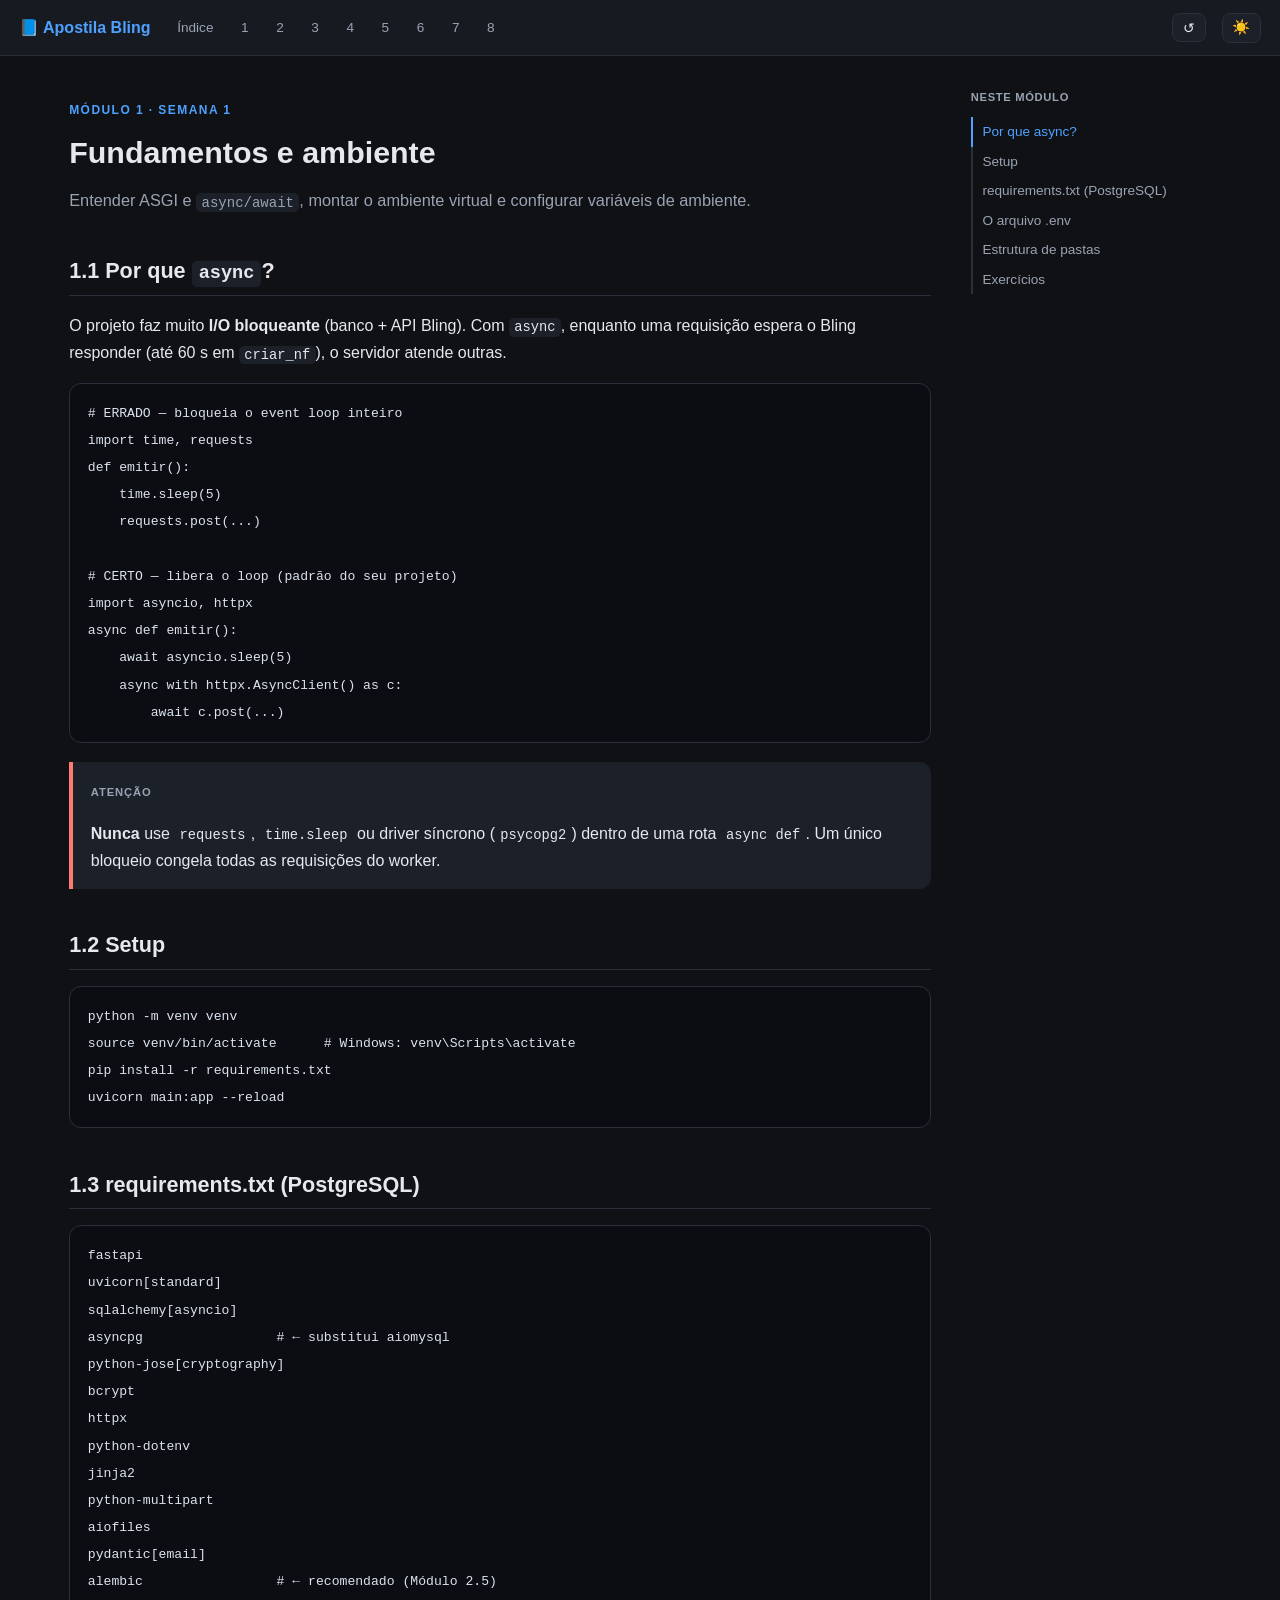
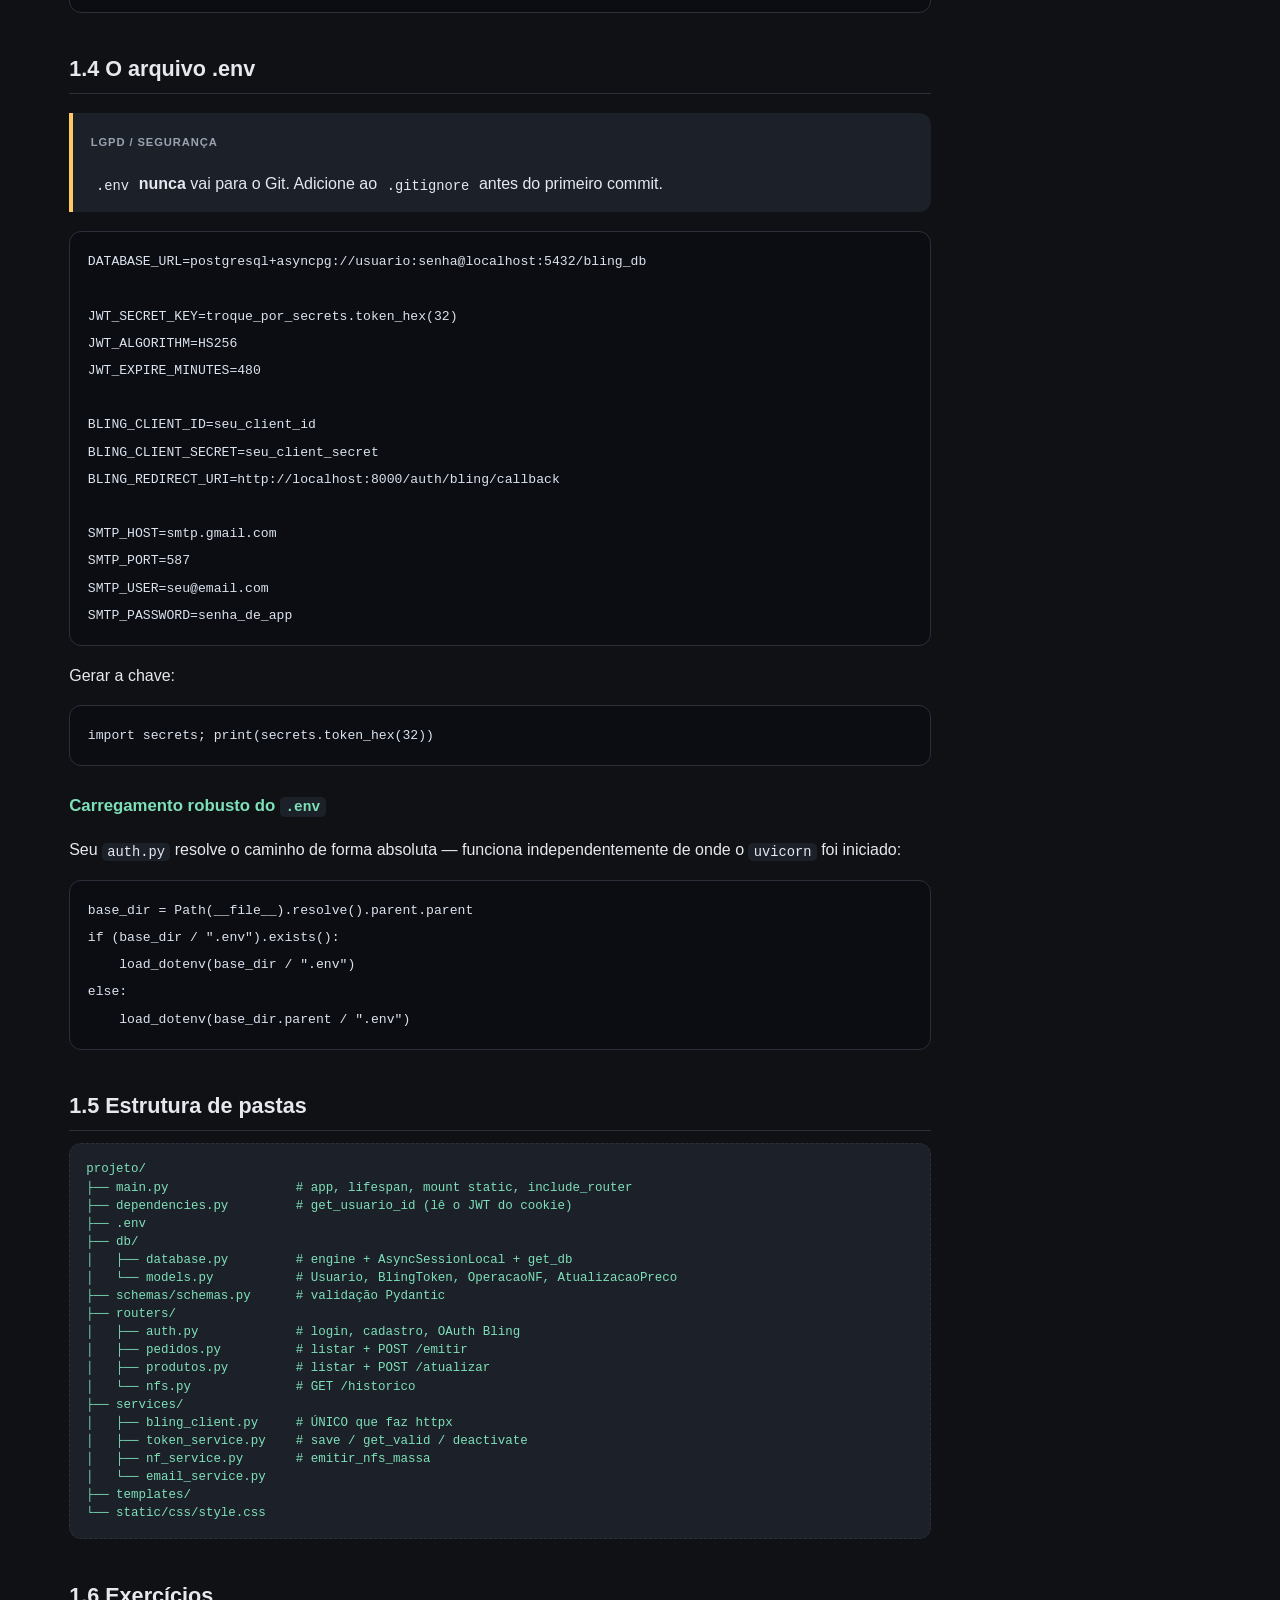
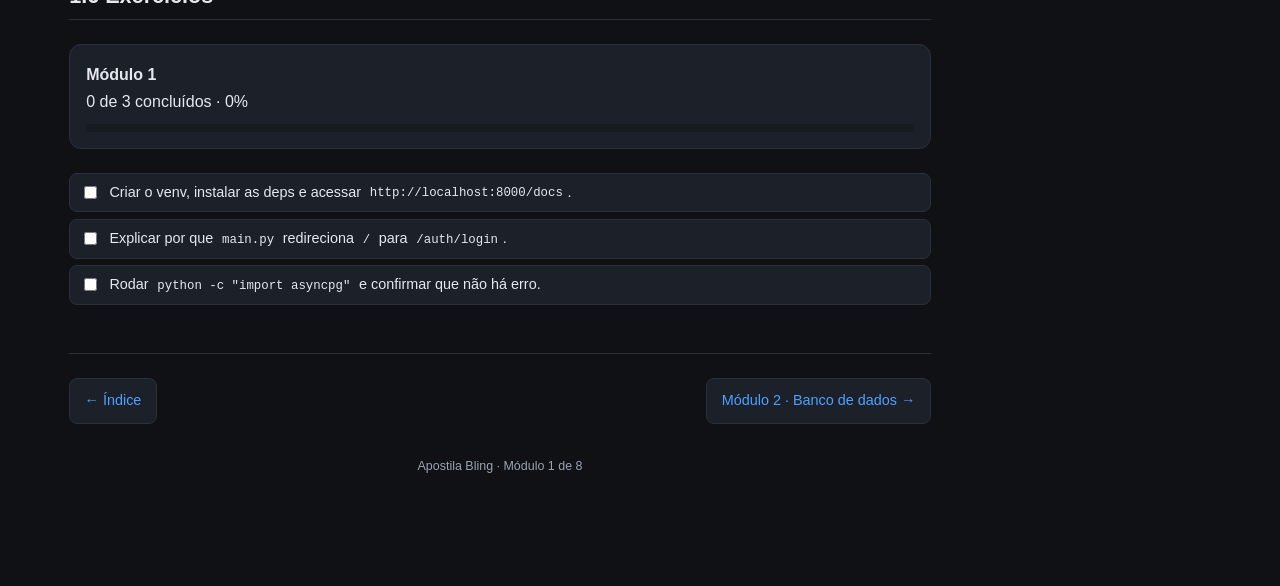
==== MODULO1.html @ 8aeb2dea "Apostila do projeto" ====
<!DOCTYPE html>
<html lang="pt-BR" data-theme="dark">
<head>
<meta charset="UTF-8">
<meta name="viewport" content="width=device-width,initial-scale=1">
<title>Módulo 1 · Fundamentos e ambiente</title>
<link rel="stylesheet" href="file.css">
</head>
<body>
<div id="progress"></div>
<header class="topbar">
  <a class="brand" href="index.html">📘 Apostila Bling</a>
  <nav><a href="index.html">Índice</a>
    <a href="modulo1.html">1</a><a href="modulo2.html">2</a><a href="modulo3.html">3</a>
    <a href="modulo4.html">4</a><a href="modulo5.html">5</a><a href="modulo6.html">6</a>
    <a href="modulo7.html">7</a><a href="modulo8.html">8</a></nav>
  <button class="icon-btn" id="reset-btn" title="Zerar progresso">↺</button>
  <button class="icon-btn" id="theme-btn">☀️</button>
</header>

<div class="wrap">
<main>
  <p class="eyebrow">Módulo 1 · Semana 1</p>
  <h1>Fundamentos e ambiente</h1>
  <p class="lead">Entender ASGI e <code>async/await</code>, montar o ambiente virtual e configurar variáveis de ambiente.</p>

  <h2 id="async">1.1 Por que <code>async</code>?</h2>
  <p>O projeto faz muito <strong>I/O bloqueante</strong> (banco + API Bling). Com <code>async</code>, enquanto
  uma requisição espera o Bling responder (até 60 s em <code>criar_nf</code>), o servidor atende outras.</p>
<pre><code># ERRADO — bloqueia o event loop inteiro
import time, requests
def emitir():
    time.sleep(5)
    requests.post(...)

# CERTO — libera o loop (padrão do seu projeto)
import asyncio, httpx
async def emitir():
    await asyncio.sleep(5)
    async with httpx.AsyncClient() as c:
        await c.post(...)</code></pre>
  <div class="box err"><span class="tag">Atenção</span>
    <p><strong>Nunca</strong> use <code>requests</code>, <code>time.sleep</code> ou driver síncrono
    (<code>psycopg2</code>) dentro de uma rota <code>async def</code>. Um único bloqueio congela
    todas as requisições do worker.</p></div>

  <h2 id="setup">1.2 Setup</h2>
<pre><code>python -m venv venv
source venv/bin/activate      # Windows: venv\Scripts\activate
pip install -r requirements.txt
uvicorn main:app --reload</code></pre>

  <h2 id="deps">1.3 requirements.txt (PostgreSQL)</h2>
<pre><code>fastapi
uvicorn[standard]
sqlalchemy[asyncio]
asyncpg                 # ← substitui aiomysql
python-jose[cryptography]
bcrypt
httpx
python-dotenv
jinja2
python-multipart
aiofiles
pydantic[email]
alembic                 # ← recomendado (Módulo 2.5)</code></pre>

  <h2 id="env">1.4 O arquivo .env</h2>
  <div class="box warn"><span class="tag">LGPD / Segurança</span>
    <p><code>.env</code> <strong>nunca</strong> vai para o Git. Adicione ao <code>.gitignore</code> antes do primeiro commit.</p></div>
<pre><code>DATABASE_URL=postgresql+asyncpg://usuario:senha@localhost:5432/bling_db

JWT_SECRET_KEY=troque_por_secrets.token_hex(32)
JWT_ALGORITHM=HS256
JWT_EXPIRE_MINUTES=480

BLING_CLIENT_ID=seu_client_id
BLING_CLIENT_SECRET=seu_client_secret
BLING_REDIRECT_URI=http://localhost:8000/auth/bling/callback

SMTP_HOST=smtp.gmail.com
SMTP_PORT=587
SMTP_USER=seu@email.com
SMTP_PASSWORD=senha_de_app</code></pre>
  <p>Gerar a chave:</p>
<pre><code>import secrets; print(secrets.token_hex(32))</code></pre>

  <h3>Carregamento robusto do <code>.env</code></h3>
  <p>Seu <code>auth.py</code> resolve o caminho de forma absoluta — funciona independentemente
  de onde o <code>uvicorn</code> foi iniciado:</p>
<pre><code>base_dir = Path(__file__).resolve().parent.parent
if (base_dir / ".env").exists():
    load_dotenv(base_dir / ".env")
else:
    load_dotenv(base_dir.parent / ".env")</code></pre>

  <h2 id="estrutura">1.5 Estrutura de pastas</h2>
  <div class="diagram">projeto/
├── main.py                 # app, lifespan, mount static, include_router
├── dependencies.py         # get_usuario_id (lê o JWT do cookie)
├── .env
├── db/
│   ├── database.py         # engine + AsyncSessionLocal + get_db
│   └── models.py           # Usuario, BlingToken, OperacaoNF, AtualizacaoPreco
├── schemas/schemas.py      # validação Pydantic
├── routers/
│   ├── auth.py             # login, cadastro, OAuth Bling
│   ├── pedidos.py          # listar + POST /emitir
│   ├── produtos.py         # listar + POST /atualizar
│   └── nfs.py              # GET /historico
├── services/
│   ├── bling_client.py     # ÚNICO que faz httpx
│   ├── token_service.py    # save / get_valid / deactivate
│   ├── nf_service.py       # emitir_nfs_massa
│   └── email_service.py
├── templates/
└── static/css/style.css</div>

  <h2 id="ex">1.6 Exercícios</h2>
  <div class="progress-box" id="mod-progress"><strong>Módulo 1</strong>
    <div class="txt"></div><div class="bar"><span></span></div></div>
  <ul class="check">
    <li><input type="checkbox" id="m1e1"><label for="m1e1">Criar o venv, instalar as deps e acessar <code>http://localhost:8000/docs</code>.</label></li>
    <li><input type="checkbox" id="m1e2"><label for="m1e2">Explicar por que <code>main.py</code> redireciona <code>/</code> para <code>/auth/login</code>.</label></li>
    <li><input type="checkbox" id="m1e3"><label for="m1e3">Rodar <code>python -c "import asyncpg"</code> e confirmar que não há erro.</label></li>
  </ul>

  <div class="pager">
    <a rel="prev" href="index.html">← Índice</a><span class="spacer"></span>
    <a rel="next" href="modulo2.html">Módulo 2 · Banco de dados →</a></div>
  <footer>Apostila Bling · Módulo 1 de 8</footer>
</main>
<aside class="toc"><h4>Neste módulo</h4></aside>
</div>
<script src="assets/script.js"></script>
</body>
</html>
---- file.css ----
/* ===== Apostila Bling · tema compartilhado ===== */
:root{
  --bg:#0f1115; --bg-soft:#171a21; --card:#1c2029; --border:#2a2f3a;
  --fg:#e6e8ee; --fg-dim:#9aa3b2; --accent:#4ea1ff; --accent-2:#7ee0b8;
  --warn:#ffc861; --err:#ff7b72; --ok:#7ee0b8;
  --radius:12px; --mono:'JetBrains Mono',ui-monospace,Consolas,monospace;
}
[data-theme="light"]{
  --bg:#f6f7fa; --bg-soft:#fff; --card:#fff; --border:#dfe3ea;
  --fg:#1a1d24; --fg-dim:#5b6472; --accent:#0b62c4;
}
*{box-sizing:border-box}
html{scroll-behavior:smooth}
body{
  margin:0; background:var(--bg); color:var(--fg);
  font:16px/1.7 -apple-system,BlinkMacSystemFont,'Segoe UI',Roboto,sans-serif;
}

/* ---- barra de progresso de leitura ---- */
#progress{position:fixed;top:0;left:0;height:3px;width:0;background:var(--accent);z-index:100;transition:width .1s}

/* ---- topbar ---- */
.topbar{
  position:sticky;top:0;z-index:50;display:flex;align-items:center;gap:1rem;
  padding:.7rem 1.2rem;background:var(--bg-soft);border-bottom:1px solid var(--border);
}
.topbar .brand{font-weight:700;color:var(--accent);text-decoration:none;white-space:nowrap}
.topbar nav{display:flex;gap:.4rem;flex-wrap:wrap;flex:1}
.topbar nav a{
  color:var(--fg-dim);text-decoration:none;font-size:.85rem;
  padding:.25rem .6rem;border-radius:99px;border:1px solid transparent;
}
.topbar nav a:hover{color:var(--fg);border-color:var(--border)}
.topbar nav a.active{color:var(--accent);border-color:var(--accent)}
.icon-btn{
  background:var(--card);border:1px solid var(--border);color:var(--fg);
  border-radius:8px;padding:.35rem .6rem;cursor:pointer;font-size:.9rem;
}
.icon-btn:hover{border-color:var(--accent)}

/* ---- layout ---- */
.wrap{max-width:1180px;margin:0 auto;padding:2rem 1.2rem 5rem;display:grid;grid-template-columns:1fr 240px;gap:2.5rem}
main{min-width:0}
.toc{position:sticky;top:5rem;align-self:start;font-size:.85rem}
.toc h4{margin:0 0 .6rem;color:var(--fg-dim);text-transform:uppercase;letter-spacing:.06em;font-size:.7rem}
.toc a{display:block;color:var(--fg-dim);text-decoration:none;padding:.2rem 0 .2rem .6rem;border-left:2px solid var(--border)}
.toc a:hover,.toc a.active{color:var(--accent);border-color:var(--accent)}
@media(max-width:900px){.wrap{grid-template-columns:1fr}.toc{display:none}}

/* ---- tipografia ---- */
h1{font-size:1.9rem;line-height:1.25;margin:0 0 .3rem}
h2{font-size:1.35rem;margin:2.4rem 0 .8rem;padding-bottom:.3rem;border-bottom:1px solid var(--border)}
h3{font-size:1.05rem;margin:1.6rem 0 .5rem;color:var(--accent-2)}
.eyebrow{color:var(--accent);font-size:.75rem;font-weight:700;letter-spacing:.12em;text-transform:uppercase}
.lead{color:var(--fg-dim);font-size:1.02rem}
code{font-family:var(--mono);font-size:.86em;background:var(--card);padding:.12em .38em;border-radius:5px}
pre{background:#0b0d12;border:1px solid var(--border);border-radius:var(--radius);padding:1rem 1.1rem;overflow-x:auto;position:relative}
[data-theme="light"] pre{background:#1b1f27}
pre code{background:none;padding:0;color:#dbe3ef;font-size:.82rem;line-height:1.6}
.copy-btn{position:absolute;top:.5rem;right:.5rem;background:#232833;color:#9aa3b2;border:1px solid #333a47;
  border-radius:6px;font-size:.7rem;padding:.2rem .5rem;cursor:pointer;opacity:0;transition:.15s}
pre:hover .copy-btn{opacity:1}
.copy-btn:hover{color:#fff;border-color:var(--accent)}

/* ---- tabelas ---- */
table{width:100%;border-collapse:collapse;margin:1rem 0;font-size:.88rem;display:block;overflow-x:auto}
th,td{border:1px solid var(--border);padding:.5rem .7rem;text-align:left;vertical-align:top}
th{background:var(--card);font-weight:600}

/* ---- callouts ---- */
.box{border-left:4px solid var(--accent);background:var(--card);border-radius:0 var(--radius) var(--radius) 0;padding:.9rem 1.1rem;margin:1.2rem 0}
.box.warn{border-color:var(--warn)} .box.err{border-color:var(--err)} .box.tip{border-color:var(--ok)}
.box p:first-child{margin-top:0} .box p:last-child{margin-bottom:0}
.box .tag{font-size:.7rem;font-weight:700;letter-spacing:.08em;text-transform:uppercase;color:var(--fg-dim)}

/* ---- diagrama ASCII ---- */
.diagram{font-family:var(--mono);font-size:.78rem;line-height:1.45;white-space:pre;overflow-x:auto;
  background:var(--card);border:1px dashed var(--border);border-radius:var(--radius);padding:1rem;color:var(--accent-2)}

/* ---- cards do index ---- */
.grid{display:grid;grid-template-columns:repeat(auto-fill,minmax(270px,1fr));gap:1.1rem;margin-top:1.6rem}
.mod-card{background:var(--card);border:1px solid var(--border);border-radius:var(--radius);padding:1.2rem;
  text-decoration:none;color:inherit;display:flex;flex-direction:column;gap:.5rem;transition:.18s}
.mod-card:hover{border-color:var(--accent);transform:translateY(-3px)}
.mod-card .num{font-family:var(--mono);font-size:.72rem;color:var(--accent)}
.mod-card h3{margin:0;font-size:1.02rem;color:var(--fg)}
.mod-card p{margin:0;color:var(--fg-dim);font-size:.85rem}
.mod-card .meta{margin-top:auto;font-size:.72rem;color:var(--fg-dim);display:flex;justify-content:space-between}
.pill{background:var(--bg-soft);border:1px solid var(--border);border-radius:99px;padding:.1rem .5rem}

/* ---- checklist persistente ---- */
.check{list-style:none;padding:0;margin:1rem 0}
.check li{display:flex;gap:.6rem;align-items:flex-start;padding:.4rem .6rem;border:1px solid var(--border);
  border-radius:8px;margin-bottom:.4rem;background:var(--card)}
.check input{margin-top:.35rem;accent-color:var(--accent);cursor:pointer;flex-shrink:0}
.check li.done{opacity:.5} .check li.done label{text-decoration:line-through}
.check label{cursor:pointer;font-size:.9rem}
.progress-box{background:var(--card);border:1px solid var(--border);border-radius:var(--radius);padding:1rem;margin:1.5rem 0}
.bar{height:8px;background:var(--bg-soft);border-radius:99px;overflow:hidden;margin-top:.5rem}
.bar span{display:block;height:100%;background:linear-gradient(90deg,var(--accent),var(--accent-2));width:0;transition:width .3s}

/* ---- paginação ---- */
.pager{display:flex;justify-content:space-between;gap:1rem;margin-top:3rem;padding-top:1.5rem;border-top:1px solid var(--border)}
.pager a{color:var(--accent);text-decoration:none;font-size:.9rem;background:var(--card);
  border:1px solid var(--border);border-radius:8px;padding:.6rem .9rem}
.pager a:hover{border-color:var(--accent)}
.pager .spacer{flex:1}
footer{text-align:center;color:var(--fg-dim);font-size:.78rem;padding:2rem 0}
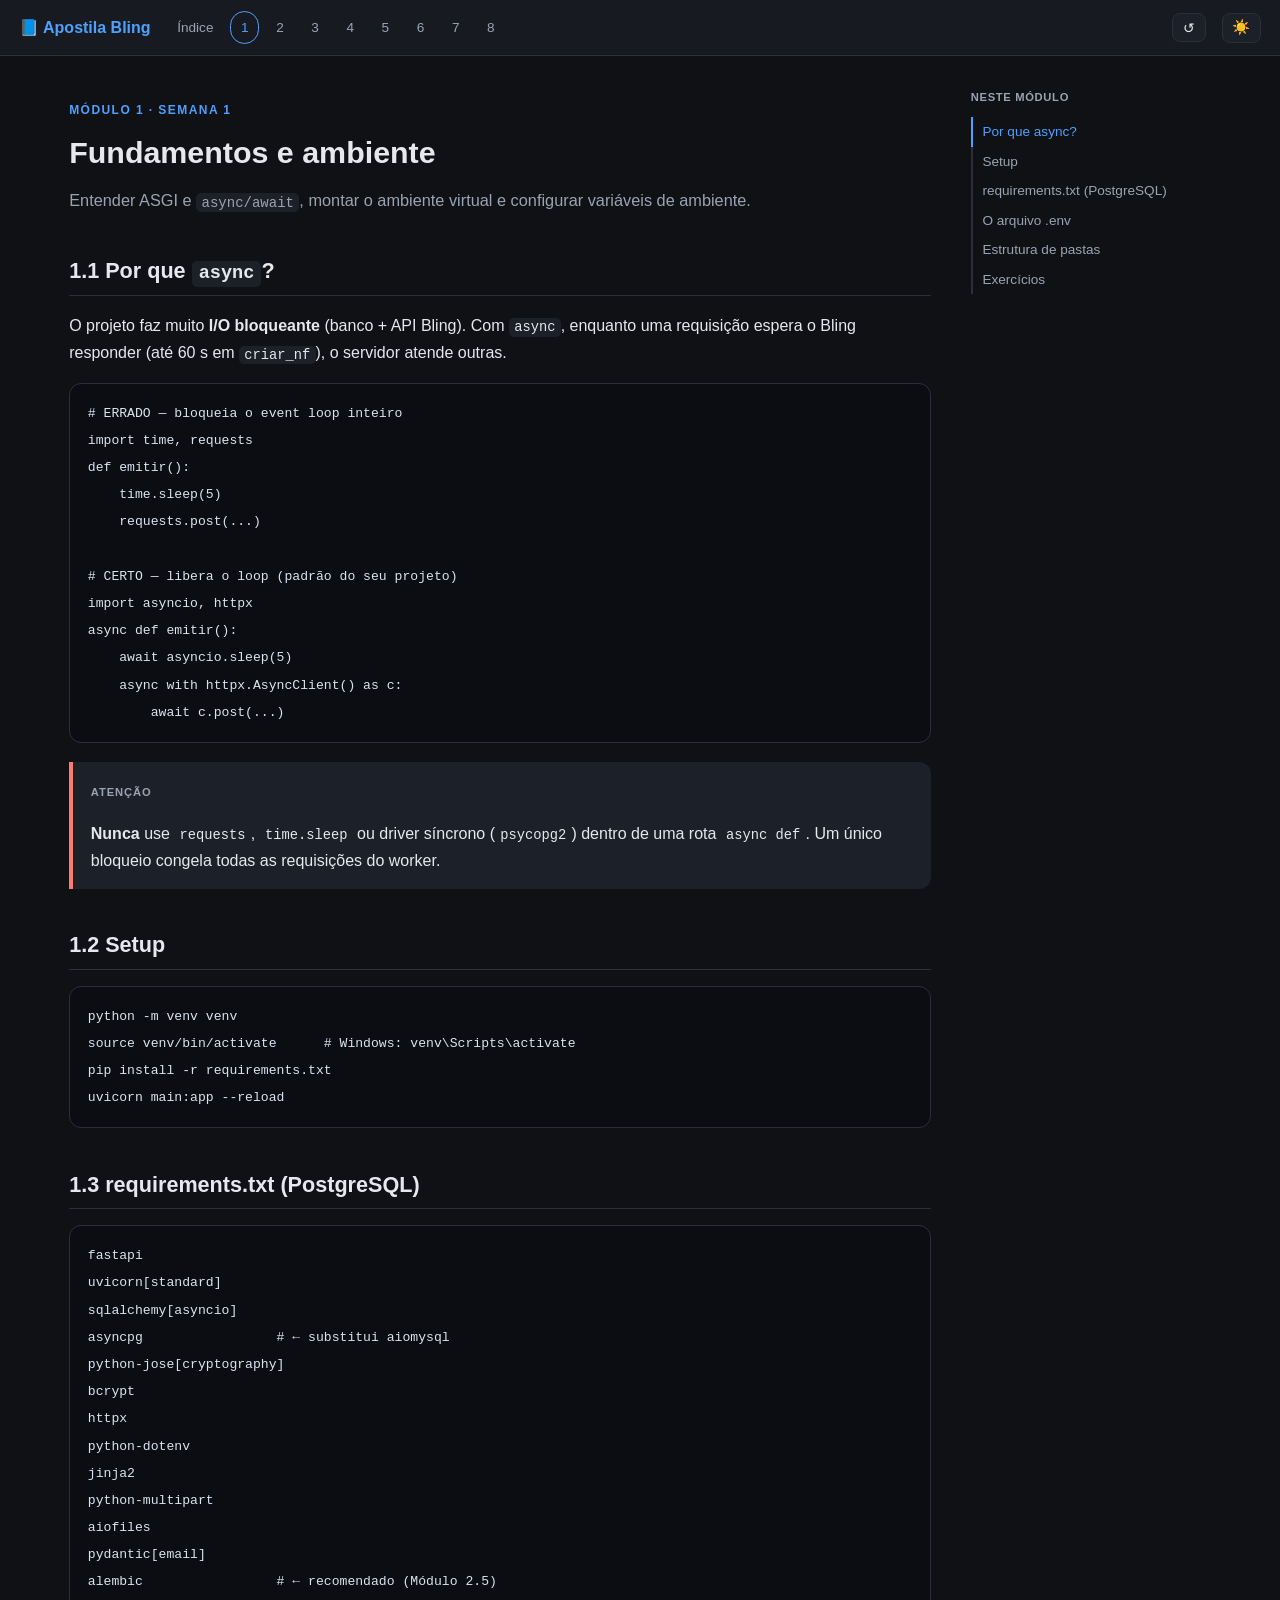
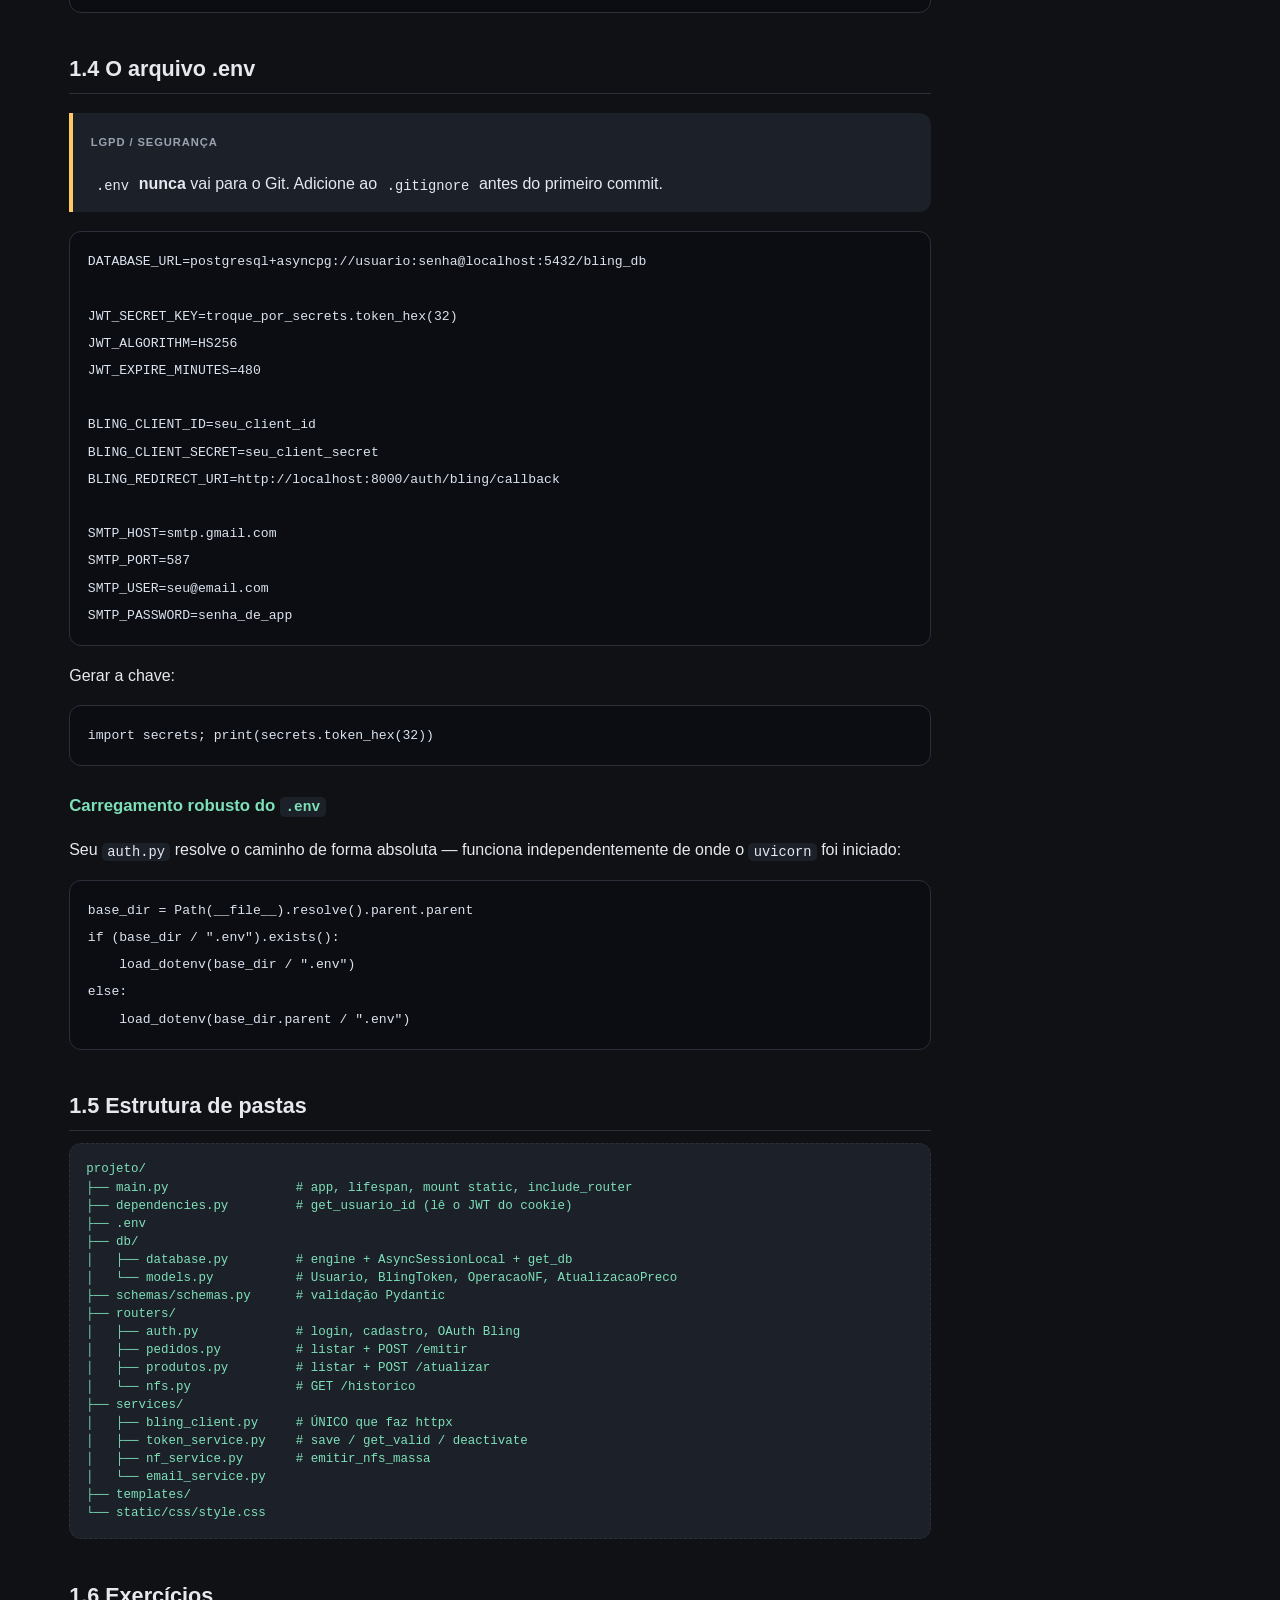
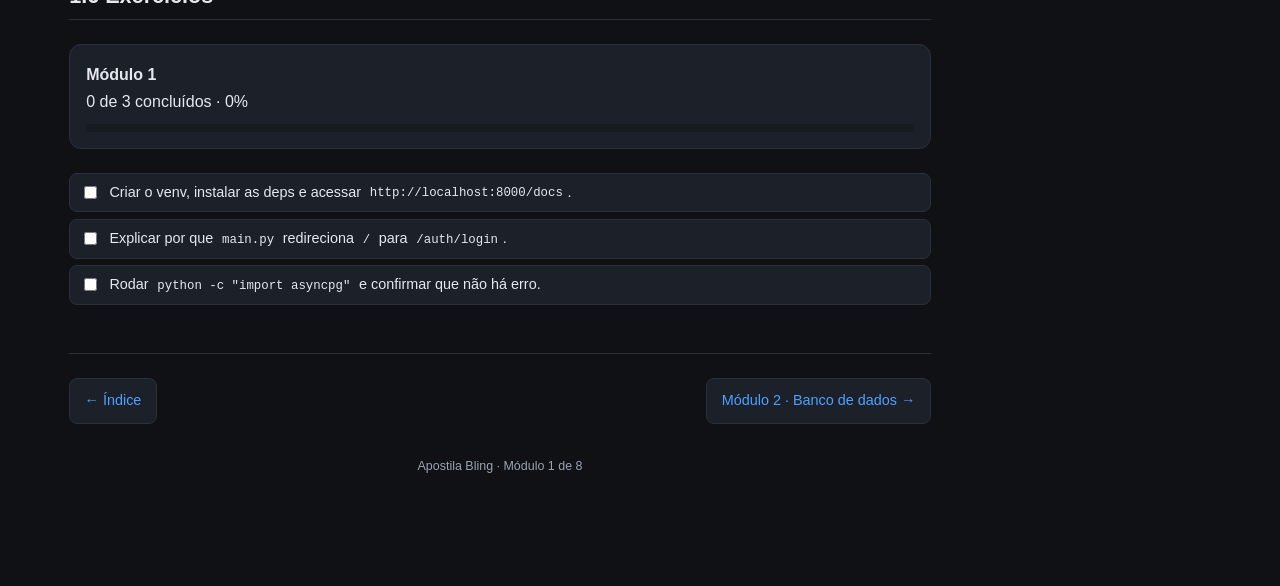
==== commit 0018052a: "arrumei os caminhos" ====
--- a/MODULO1.html
+++ b/MODULO1.html
@@ -11,9 +11,9 @@
 <header class="topbar">
   <a class="brand" href="index.html">📘 Apostila Bling</a>
   <nav><a href="index.html">Índice</a>
-    <a href="modulo1.html">1</a><a href="modulo2.html">2</a><a href="modulo3.html">3</a>
-    <a href="modulo4.html">4</a><a href="modulo5.html">5</a><a href="modulo6.html">6</a>
-    <a href="modulo7.html">7</a><a href="modulo8.html">8</a></nav>
+    <a href="MODULO1.html">1</a><a href="MODULO2.html">2</a><a href="MODULO3.html">3</a>
+    <a href="MODULO4.html">4</a><a href="MODULO5.html">5</a><a href="MODULO6.html">6</a>
+    <a href="MODULO7.html">7</a><a href="MODULO8.html">8</a></nav>
   <button class="icon-btn" id="reset-btn" title="Zerar progresso">↺</button>
   <button class="icon-btn" id="theme-btn">☀️</button>
 </header>
@@ -127,7 +127,7 @@
 
   <div class="pager">
     <a rel="prev" href="index.html">← Índice</a><span class="spacer"></span>
-    <a rel="next" href="modulo2.html">Módulo 2 · Banco de dados →</a></div>
+    <a rel="next" href="MODULO2.html">Módulo 2 · Banco de dados →</a></div>
   <footer>Apostila Bling · Módulo 1 de 8</footer>
 </main>
 <aside class="toc"><h4>Neste módulo</h4></aside>
